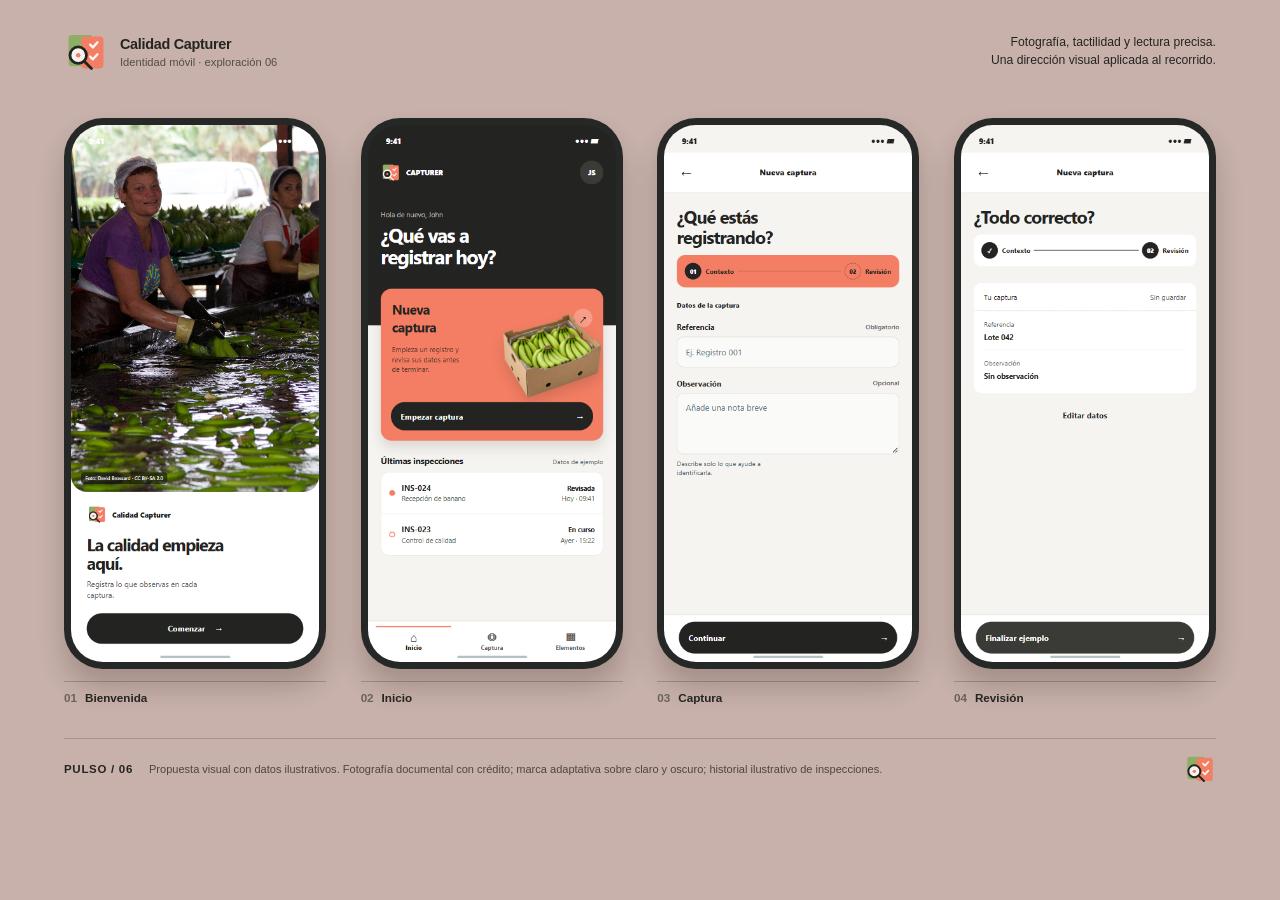
==== concept/v06.html @ f6420b2a "Refine adaptive Capturer logo and recent inspections preview" ====
<!doctype html>
<html lang="es">
  <head>
    <meta charset="utf-8" />
    <meta name="viewport" content="width=device-width, initial-scale=1" />
    <title>Calidad Capturer · Pulso v0.6</title>
    <link rel="stylesheet" href="v04.css" />
  </head>
  <body>
    <main class="board">
      <header class="board-header"><div class="identity"><img src="../assets/logo-capturer-ink-v06.svg" alt="" /><div><strong>Calidad Capturer</strong><span>Identidad móvil · exploración 06</span></div></div><p>Fotografía, tactilidad y lectura precisa.<br />Una dirección visual aplicada al recorrido.</p></header>
      <div class="phones" aria-label="Cuatro pantallas de la propuesta móvil">
        <figure><div class="phone"><img src="../evidence/pulso-v06-welcome.png" alt="Pantalla de bienvenida con fotografía de banano en empaque" /></div><figcaption><span>01</span> Bienvenida</figcaption></figure>
        <figure><div class="phone"><img src="../evidence/pulso-v06-home.png" alt="Inicio oscuro con tarjeta coral para nueva captura" /></div><figcaption><span>02</span> Inicio</figcaption></figure>
        <figure><div class="phone"><img src="../evidence/pulso-v06-capture.png" alt="Formulario de contexto con progreso coral y acción fija" /></div><figcaption><span>03</span> Captura</figcaption></figure>
        <figure><div class="phone"><img src="../evidence/pulso-v06-review.png" alt="Revisión de datos con acción fija" /></div><figcaption><span>04</span> Revisión</figcaption></figure>
      </div>
      <footer class="board-footer"><span>PULSO / 06</span><p>Propuesta visual con datos ilustrativos. Fotografía documental con crédito; marca adaptativa sobre claro y oscuro; historial ilustrativo de inspecciones.</p><img src="../assets/logo-capturer-ink-v06.svg" alt="" /></footer>
    </main>
  </body>
</html>
---- concept/v04.css ----
* { box-sizing: border-box; }
html { font-family: Inter, -apple-system, BlinkMacSystemFont, "Segoe UI", sans-serif; }
body { margin: 0; background: #c7b1aa; color: #252421; }
.board { min-height: 100vh; max-width: 1600px; margin: 0 auto; padding: 30px clamp(25px, 5vw, 82px) 24px; }
.board-header { display: flex; justify-content: space-between; align-items: flex-start; gap: 2rem; }
.identity { display: flex; align-items: center; gap: .75rem; }
.identity img { width: 44px; height: 44px; border-radius: 10px; }
.identity div { display: grid; gap: .2rem; }
.identity strong { font-size: .9rem; letter-spacing: -.02em; }.identity span { font-size: .7rem; opacity: .7; }
.board-header p { font-size: .76rem; line-height: 1.5; text-align: right; margin: .2rem 0 0; }
.phones { display: grid; grid-template-columns: repeat(4, minmax(0, 1fr)); align-items: end; gap: clamp(16px, 2.7vw, 44px); margin-top: 44px; }
figure { margin: 0; min-width: 0; }
.phone { width: 100%; max-width: 290px; margin: 0 auto; padding: 7px; border-radius: 39px; background: #252827; box-shadow: 0 18px 27px rgba(57,37,33,.24); }
.phone img { display: block; width: 100%; aspect-ratio: 390/844; object-fit: cover; border-radius: 32px; }
figcaption { max-width: 290px; margin: 12px auto 0; padding-top: 9px; display: flex; gap: .5rem; border-top: 1px solid rgba(37,36,33,.24); font-size: .73rem; font-weight: 700; }
figcaption span { opacity: .55; font-variant-numeric: tabular-nums; }
.board-footer { display: flex; align-items: center; gap: 1rem; margin-top: 34px; border-top: 1px solid rgba(37,36,33,.2); padding-top: 14px; }
.board-footer > span { font-size: .72rem; font-weight: 850; white-space: nowrap; letter-spacing: .06em; }
.board-footer p { font-size: .69rem; opacity: .75; margin: 0; flex: 1; }
.board-footer img { width: 32px; height: 32px; border-radius: 7px; }
@media (max-width: 800px) { .board-header p { display: none; }.phones { grid-template-columns: repeat(2, minmax(0,1fr)); margin-top: 28px; }.board-footer { align-items: flex-start; } }
@media (max-width: 480px) { .board { padding: 18px 16px; }.phones { gap: 16px; }.phone { border-radius: 26px; padding: 4px; }.phone img { border-radius: 22px; } figcaption { font-size: .65rem; }.board-footer p { line-height: 1.4; } }
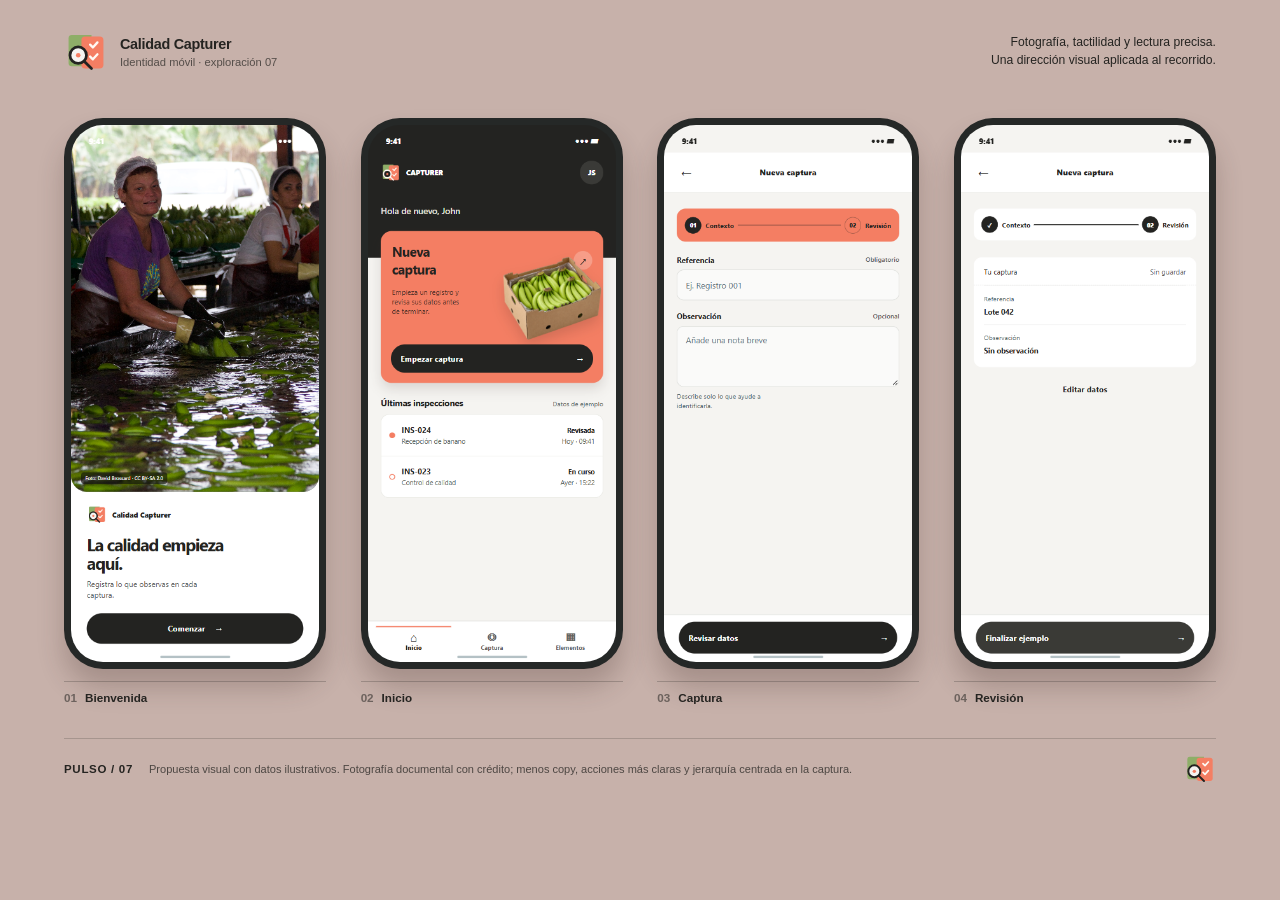
==== commit 73339486: "point legacy concept link to current mobile board" ====
--- a/concept/v06.html
+++ b/concept/v06.html
@@ -3,20 +3,12 @@
   <head>
     <meta charset="utf-8" />
     <meta name="viewport" content="width=device-width, initial-scale=1" />
-    <title>Calidad Capturer · Pulso v0.6</title>
-    <link rel="stylesheet" href="v04.css" />
+    <meta http-equiv="refresh" content="0; url=v07.html" />
+    <title>Calidad Capturer · Pulso vigente</title>
+    <link rel="canonical" href="v07.html" />
   </head>
   <body>
-    <main class="board">
-      <header class="board-header"><div class="identity"><img src="../assets/logo-capturer-ink-v06.svg" alt="" /><div><strong>Calidad Capturer</strong><span>Identidad móvil · exploración 06</span></div></div><p>Fotografía, tactilidad y lectura precisa.<br />Una dirección visual aplicada al recorrido.</p></header>
-      <div class="phones" aria-label="Cuatro pantallas de la propuesta móvil">
-        <figure><div class="phone"><img src="../evidence/pulso-v06-welcome.png" alt="Pantalla de bienvenida con fotografía de banano en empaque" /></div><figcaption><span>01</span> Bienvenida</figcaption></figure>
-        <figure><div class="phone"><img src="../evidence/pulso-v06-home.png" alt="Inicio oscuro con tarjeta coral para nueva captura" /></div><figcaption><span>02</span> Inicio</figcaption></figure>
-        <figure><div class="phone"><img src="../evidence/pulso-v06-capture.png" alt="Formulario de contexto con progreso coral y acción fija" /></div><figcaption><span>03</span> Captura</figcaption></figure>
-        <figure><div class="phone"><img src="../evidence/pulso-v06-review.png" alt="Revisión de datos con acción fija" /></div><figcaption><span>04</span> Revisión</figcaption></figure>
-      </div>
-      <footer class="board-footer"><span>PULSO / 06</span><p>Propuesta visual con datos ilustrativos. Fotografía documental con crédito; marca adaptativa sobre claro y oscuro; historial ilustrativo de inspecciones.</p><img src="../assets/logo-capturer-ink-v06.svg" alt="" /></footer>
-    </main>
+    <p>La lámina vigente está en <a href="v07.html">Pulso v0.7</a>.</p>
   </body>
 </html>
 
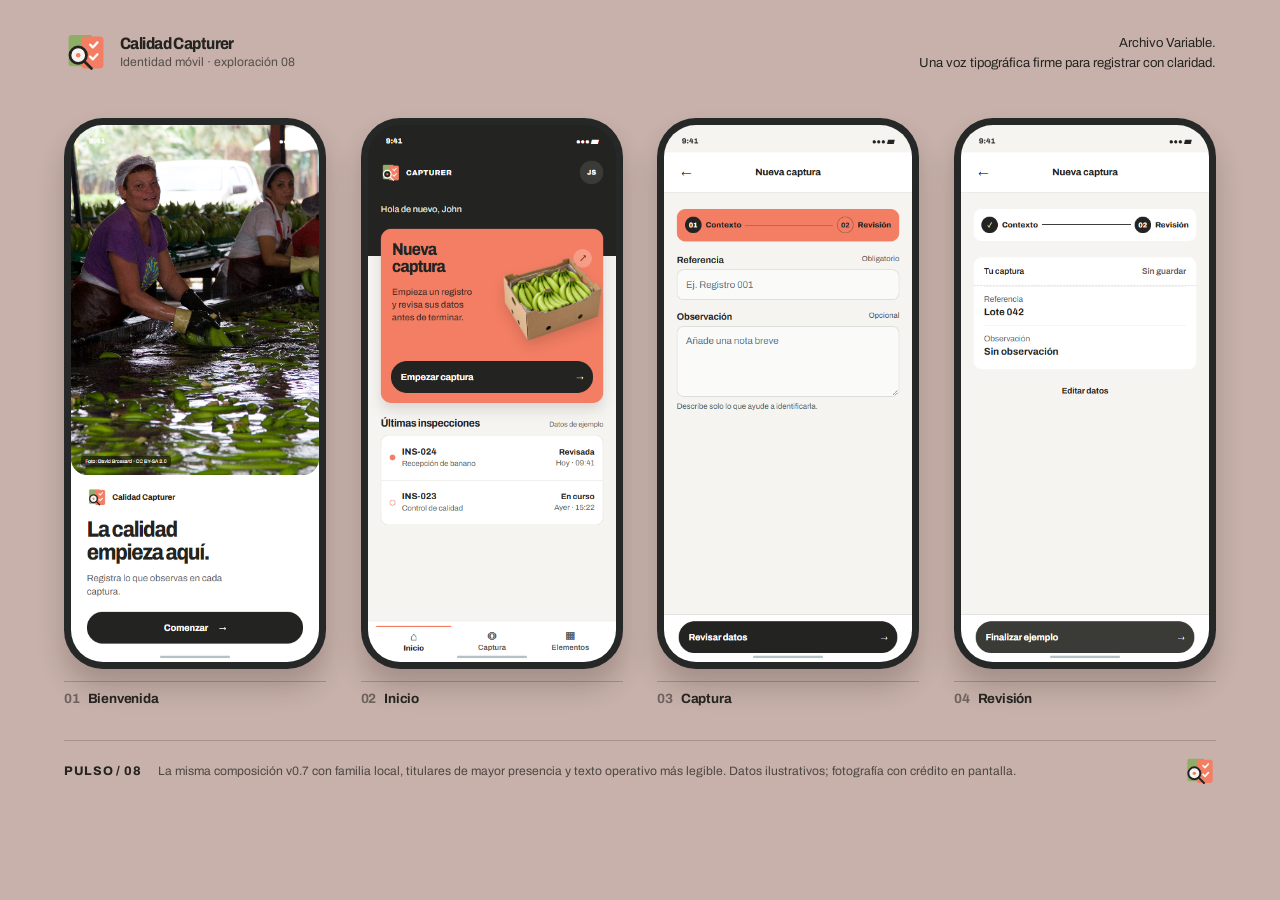
==== commit 24d43cc8: "strengthen mobile typography with Archivo variable" ====
--- a/concept/v06.html
+++ b/concept/v06.html
@@ -3,12 +3,12 @@
   <head>
     <meta charset="utf-8" />
     <meta name="viewport" content="width=device-width, initial-scale=1" />
-    <meta http-equiv="refresh" content="0; url=v07.html" />
+    <meta http-equiv="refresh" content="0; url=index.html" />
     <title>Calidad Capturer · Pulso vigente</title>
-    <link rel="canonical" href="v07.html" />
+    <link rel="canonical" href="index.html" />
   </head>
   <body>
-    <p>La lámina vigente está en <a href="v07.html">Pulso v0.7</a>.</p>
+    <p>La lámina vigente está en <a href="index.html">Concepto actual</a>.</p>
   </body>
 </html>
 
